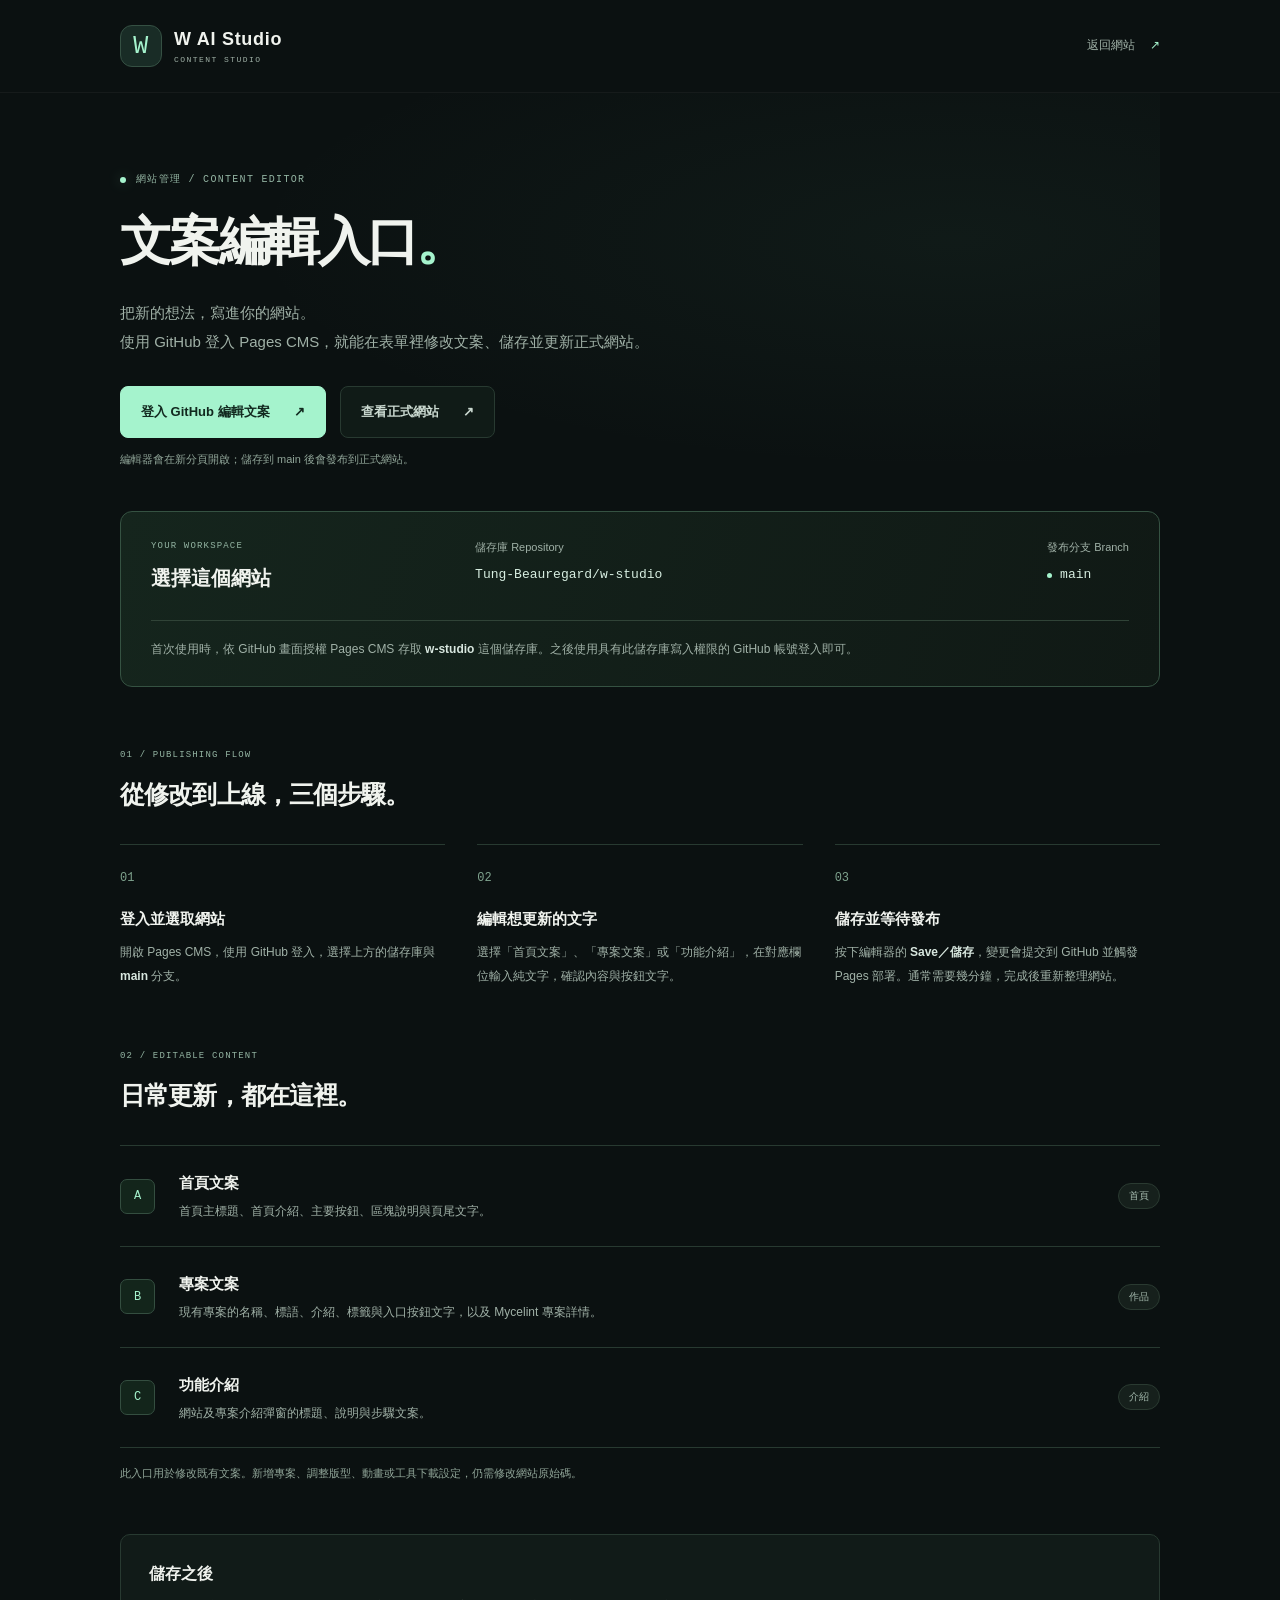
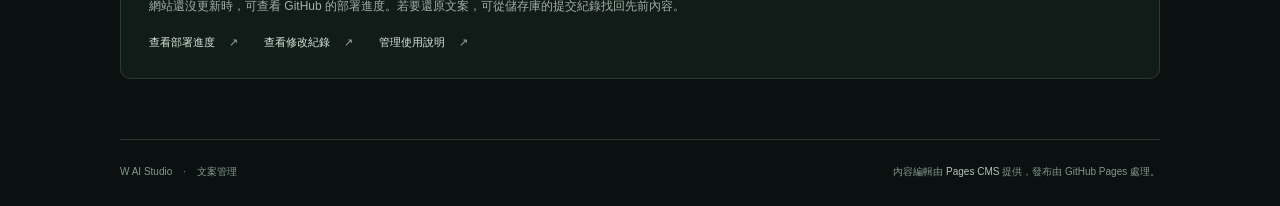
==== admin/index.html @ 2e1abc2e "Add GitHub-backed copy editing with Pages CMS" ====
<!doctype html>
<html lang="zh-Hant">
<head>
  <meta charset="utf-8">
  <meta name="viewport" content="width=device-width, initial-scale=1">
  <meta name="robots" content="noindex, nofollow">
  <meta name="description" content="W AI Studio 文案管理入口。使用 GitHub 登入 Pages CMS，編輯首頁、專案與功能介紹。">
  <meta name="color-scheme" content="dark">
  <meta name="referrer" content="strict-origin-when-cross-origin">
  <title>文案管理｜W AI Studio</title>
  <link rel="icon" href="../assets/favicon.svg" type="image/svg+xml">
  <link rel="stylesheet" href="./admin.css">
</head>
<body>
  <a class="skip-link" href="#main">跳至主要內容</a>
  <header class="site-header">
    <div class="wrap header-inner">
      <a class="brand" href="../" aria-label="W AI Studio 首頁"><span class="brand-mark" aria-hidden="true">W</span><span>W AI Studio<small>CONTENT STUDIO</small></span></a>
      <a class="back-link" href="../">返回網站 <span aria-hidden="true">↗</span></a>
    </div>
  </header>

  <main id="main" class="wrap">
    <section class="intro" aria-labelledby="page-title">
      <p class="eyebrow"><span aria-hidden="true"></span>網站管理 / CONTENT EDITOR</p>
      <h1 id="page-title">文案編輯入口<span class="accent">。</span></h1>
      <p class="lead">把新的想法，寫進你的網站。<br>使用 GitHub 登入 Pages CMS，就能在表單裡修改文案、儲存並更新正式網站。</p>
      <div class="actions">
        <a class="button button-primary" href="https://app.pagescms.org/" target="_blank" rel="noopener noreferrer">登入 GitHub 編輯文案 <span aria-hidden="true">↗</span></a>
        <a class="button button-secondary" href="https://tung-beauregard.github.io/w-studio/" target="_blank" rel="noopener noreferrer">查看正式網站 <span aria-hidden="true">↗</span></a>
      </div>
      <p class="action-note">編輯器會在新分頁開啟；儲存到 main 後會發布到正式網站。</p>
    </section>

    <section class="setup-panel" aria-labelledby="setup-title">
      <div class="panel-heading"><p class="eyebrow">YOUR WORKSPACE</p><h2 id="setup-title">選擇這個網站</h2></div>
      <dl class="repository">
        <div><dt>儲存庫 Repository</dt><dd>Tung-Beauregard/w-studio</dd></div>
        <div><dt>發布分支 Branch</dt><dd><span class="branch-dot" aria-hidden="true"></span>main</dd></div>
      </dl>
      <p class="setup-note">首次使用時，依 GitHub 畫面授權 Pages CMS 存取 <strong>w-studio</strong> 這個儲存庫。之後使用具有此儲存庫寫入權限的 GitHub 帳號登入即可。</p>
    </section>

    <section class="workflow section" aria-labelledby="workflow-title">
      <div class="section-heading"><p class="eyebrow">01 / PUBLISHING FLOW</p><h2 id="workflow-title">從修改到上線，三個步驟。</h2></div>
      <ol class="steps">
        <li><span class="step-number" aria-hidden="true">01</span><h3>登入並選取網站</h3><p>開啟 Pages CMS，使用 GitHub 登入，選擇上方的儲存庫與 <strong>main</strong> 分支。</p></li>
        <li><span class="step-number" aria-hidden="true">02</span><h3>編輯想更新的文字</h3><p>選擇「首頁文案」、「專案文案」或「功能介紹」，在對應欄位輸入純文字，確認內容與按鈕文字。</p></li>
        <li><span class="step-number" aria-hidden="true">03</span><h3>儲存並等待發布</h3><p>按下編輯器的 <strong>Save／儲存</strong>，變更會提交到 GitHub 並觸發 Pages 部署。通常需要幾分鐘，完成後重新整理網站。</p></li>
      </ol>
    </section>

    <section class="section editable" aria-labelledby="editable-title">
      <div class="section-heading"><p class="eyebrow">02 / EDITABLE CONTENT</p><h2 id="editable-title">日常更新，都在這裡。</h2></div>
      <div class="content-list">
        <article><span class="content-index" aria-hidden="true">A</span><div><h3>首頁文案</h3><p>首頁主標題、首頁介紹、主要按鈕、區塊說明與頁尾文字。</p></div><span class="content-tag">首頁</span></article>
        <article><span class="content-index" aria-hidden="true">B</span><div><h3>專案文案</h3><p>現有專案的名稱、標語、介紹、標籤與入口按鈕文字，以及 Mycelint 專案詳情。</p></div><span class="content-tag">作品</span></article>
        <article><span class="content-index" aria-hidden="true">C</span><div><h3>功能介紹</h3><p>網站及專案介紹彈窗的標題、說明與步驟文案。</p></div><span class="content-tag">介紹</span></article>
      </div>
      <p class="scope-note">此入口用於修改既有文案。新增專案、調整版型、動畫或工具下載設定，仍需修改網站原始碼。</p>
    </section>

    <aside class="help-panel" aria-labelledby="help-title">
      <h2 id="help-title">儲存之後</h2>
      <p>網站還沒更新時，可查看 GitHub 的部署進度。若要還原文案，可從儲存庫的提交紀錄找回先前內容。</p>
      <div class="help-links">
        <a href="https://github.com/Tung-Beauregard/w-studio/actions" target="_blank" rel="noopener noreferrer">查看部署進度 <span aria-hidden="true">↗</span></a>
        <a href="https://github.com/Tung-Beauregard/w-studio/commits/main/" target="_blank" rel="noopener noreferrer">查看修改紀錄 <span aria-hidden="true">↗</span></a>
        <a href="https://github.com/Tung-Beauregard/w-studio#%E6%96%87%E6%A1%88%E7%AE%A1%E7%90%86" target="_blank" rel="noopener noreferrer">管理使用說明 <span aria-hidden="true">↗</span></a>
      </div>
    </aside>
  </main>

  <footer class="wrap site-footer"><p>W AI Studio <span aria-hidden="true">·</span> 文案管理</p><p>內容編輯由 <a href="https://pagescms.org/" target="_blank" rel="noopener noreferrer">Pages CMS</a> 提供，發布由 GitHub Pages 處理。</p></footer>
</body>
</html>
---- admin/admin.css ----
:root {
  color-scheme: dark;
  --bg: #0b1111;
  --panel: #111b18;
  --line: #283a31;
  --text: #f0f3ee;
  --muted: #a0b1a7;
  --mint: #a5f3cd;
  --mono: 'Cascadia Code', Consolas, monospace;
  font-family: 'Segoe UI', 'Noto Sans TC', 'Microsoft JhengHei', sans-serif;
}
* { box-sizing: border-box; }
html { scroll-behavior: smooth; }
body { margin: 0; background: var(--bg); color: var(--text); font-size: 15px; line-height: 1.8; }
a { color: inherit; text-decoration: none; }
a:focus-visible { outline: 2px solid var(--mint); outline-offset: 5px; }
h1, h2, h3, p { margin: 0; }
.wrap { width: min(1040px, calc(100% - 80px)); margin-inline: auto; }
.accent { color: var(--mint); }
.skip-link { position: fixed; top: 10px; left: 10px; z-index: 10; padding: 8px 16px; color: var(--bg); background: var(--mint); transform: translateY(-150%); }
.skip-link:focus { transform: translateY(0); }
.site-header { border-bottom: 1px solid #ffffff0b; }
.header-inner { display: flex; align-items: center; justify-content: space-between; min-height: 92px; gap: 24px; }
.brand { display: flex; align-items: center; gap: 12px; font-size: 18px; line-height: 1.3; font-weight: 700; letter-spacing: .04em; }
.brand-mark { display: grid; place-items: center; width: 42px; height: 42px; border: 1px solid #355043; border-radius: 12px; background: #192c26; color: var(--mint); font: 25px var(--mono); }
.brand small { display: block; margin-top: 4px; font: 8px var(--mono); letter-spacing: .18em; color: var(--muted); }
.back-link { color: var(--muted); font-size: 12px; }
.back-link span { margin-left: 12px; color: var(--mint); }
.back-link:hover, .help-links a:hover, .site-footer a:hover { color: var(--mint); }
.intro { padding: 78px 0 42px; background: radial-gradient(ellipse at 80% 35%, #5ba47f10, transparent 60%); }
.eyebrow { display: flex; align-items: center; gap: 10px; font: 10px/1.8 var(--mono); color: #94b5a3; letter-spacing: .13em; }
.intro .eyebrow > span { width: 6px; height: 6px; border-radius: 50%; background: var(--mint); box-shadow: 0 0 14px #a5f3cd55; }
h1 { margin-top: 16px; font-size: clamp(32px, 5vw, 52px); letter-spacing: -.05em; line-height: 1.4; font-weight: 700; }
.lead { margin-top: 20px; color: var(--muted); max-width: 610px; font-size: 15px; line-height: 1.95; }
.actions { display: flex; flex-wrap: wrap; gap: 14px; margin-top: 30px; }
.button { display: inline-flex; align-items: center; justify-content: center; gap: 24px; border-radius: 8px; border: 1px solid var(--line); padding: 13px 20px; font-size: 13px; font-weight: 600; transition: background .2s, border-color .2s; }
.button-primary { background: var(--mint); color: #12291f; border-color: var(--mint); }
.button-primary:hover { background: #c0fbdc; border-color: #c0fbdc; }
.button-secondary { background: #101b17; color: #cad9d0; }
.button-secondary:hover { background: #1a2b23; border-color: #4b6b59; }
.action-note { font-size: 11px; color: #91a699; margin-top: 12px; }
.setup-panel { display: grid; grid-template-columns: .7fr 1.6fr; gap: 24px 38px; padding: 26px 30px; background: linear-gradient(110deg, #15251d, #101915); border: 1px solid #355242; border-radius: 12px; }
.panel-heading h2 { margin-top: 5px; font-size: 20px; font-weight: 600; }
.panel-heading .eyebrow { font-size: 9px; }
.repository { display: grid; grid-template-columns: 1fr auto; gap: 24px; margin: 0; align-items: start; }
.repository dt { color: var(--muted); font-size: 11px; }
.repository dd { display: flex; align-items: center; gap: 8px; margin: 6px 0 0; font: 13px/1.7 var(--mono); color: #d7eee1; overflow-wrap: anywhere; }
.branch-dot { display: inline-block; height: 5px; width: 5px; border-radius: 50%; background: var(--mint); }
.setup-note { grid-column: 1 / -1; padding-top: 18px; border-top: 1px solid #304337; font-size: 12px; color: var(--muted); }
strong { color: #d8e7df; font-weight: 600; }
.section { padding-top: 60px; }
.section-heading { margin-bottom: 27px; }
.section-heading h2 { margin-top: 9px; font-size: 25px; font-weight: 600; letter-spacing: -.035em; }
.section-heading .eyebrow { font-size: 9px; }
.steps { display: grid; grid-template-columns: repeat(3, 1fr); list-style: none; padding: 0; margin: 0; gap: 32px; }
.steps li { border-top: 1px solid var(--line); padding-top: 17px; }
.step-number { font: 12px var(--mono); color: #7fa38e; }
h3 { font-size: 15px; font-weight: 600; }
.steps h3 { margin-top: 16px; }
.steps p { color: var(--muted); font-size: 12px; margin-top: 9px; line-height: 1.95; }
.content-list { border-top: 1px solid var(--line); }
.content-list article { display: flex; align-items: center; gap: 24px; padding: 23px 0; border-bottom: 1px solid var(--line); }
.content-index { display: grid; place-items: center; width: 35px; height: 35px; flex-shrink: 0; border: 1px solid #344e40; background: #13251b; border-radius: 7px; font: 12px var(--mono); color: var(--mint); }
.content-list p { margin-top: 5px; color: var(--muted); font-size: 12px; }
.content-tag { flex-shrink: 0; margin-left: auto; padding: 3px 10px; color: #a3b8ac; background: #16201c; border: 1px solid #2a3a31; border-radius: 20px; font-size: 10px; }
.scope-note { font-size: 11px; color: #91a699; margin-top: 16px; }
.help-panel { margin-top: 50px; padding: 25px 28px; border: 1px solid var(--line); border-radius: 10px; background: var(--panel); }
.help-panel h2 { font-size: 16px; }
.help-panel p { margin-top: 7px; color: var(--muted); font-size: 12px; }
.help-links { display: flex; flex-wrap: wrap; gap: 12px 26px; margin-top: 16px; font-size: 11px; }
.help-links a { display: inline-flex; gap: 14px; align-items: center; color: #d4e8db; }
.help-links span { color: #91ae9d; }
.site-footer { display: flex; justify-content: space-between; flex-wrap: wrap; gap: 8px 25px; margin-top: 60px; padding-top: 23px; padding-bottom: 25px; border-top: 1px solid var(--line); color: #82998c; font-size: 10px; }
.site-footer p > span { margin-inline: 8px; }
.site-footer a { color: #b0c5b9; }
@media (max-width: 760px) {
  .wrap { width: calc(100% - 44px); }
  .header-inner { min-height: 80px; }
  .intro { padding-top: 48px; }
  .setup-panel { grid-template-columns: 1fr; padding: 23px; gap: 18px; }
  .repository { grid-template-columns: 1fr auto; }
  .steps { grid-template-columns: 1fr; gap: 23px; }
  .steps li { display: grid; grid-template-columns: 30px 1fr; gap: 0 12px; }
  .steps .step-number { grid-row: 1 / 3; margin-top: 7px; }
  .steps h3 { margin-top: 0; }
  .steps p { margin-top: 5px; }
  .section { padding-top: 42px; }
  .content-list article { gap: 15px; }
  .content-tag { display: none; }
  .help-panel { margin-top: 36px; padding: 22px; }
  .site-footer { margin-top: 42px; }
}
@media (max-width: 390px) {
  .wrap { width: calc(100% - 32px); }
  .brand { font-size: 16px; gap: 9px; }
  .back-link { font-size: 11px; }
  .back-link span { margin-left: 4px; }
  .button { width: 100%; }
  .repository { grid-template-columns: 1fr; gap: 12px; }
  .setup-panel { padding: 19px; }
  .section-heading h2 { font-size: 23px; }
}
@media (prefers-reduced-motion: reduce) {
  html { scroll-behavior: auto; }
  .button { transition: none; }
}
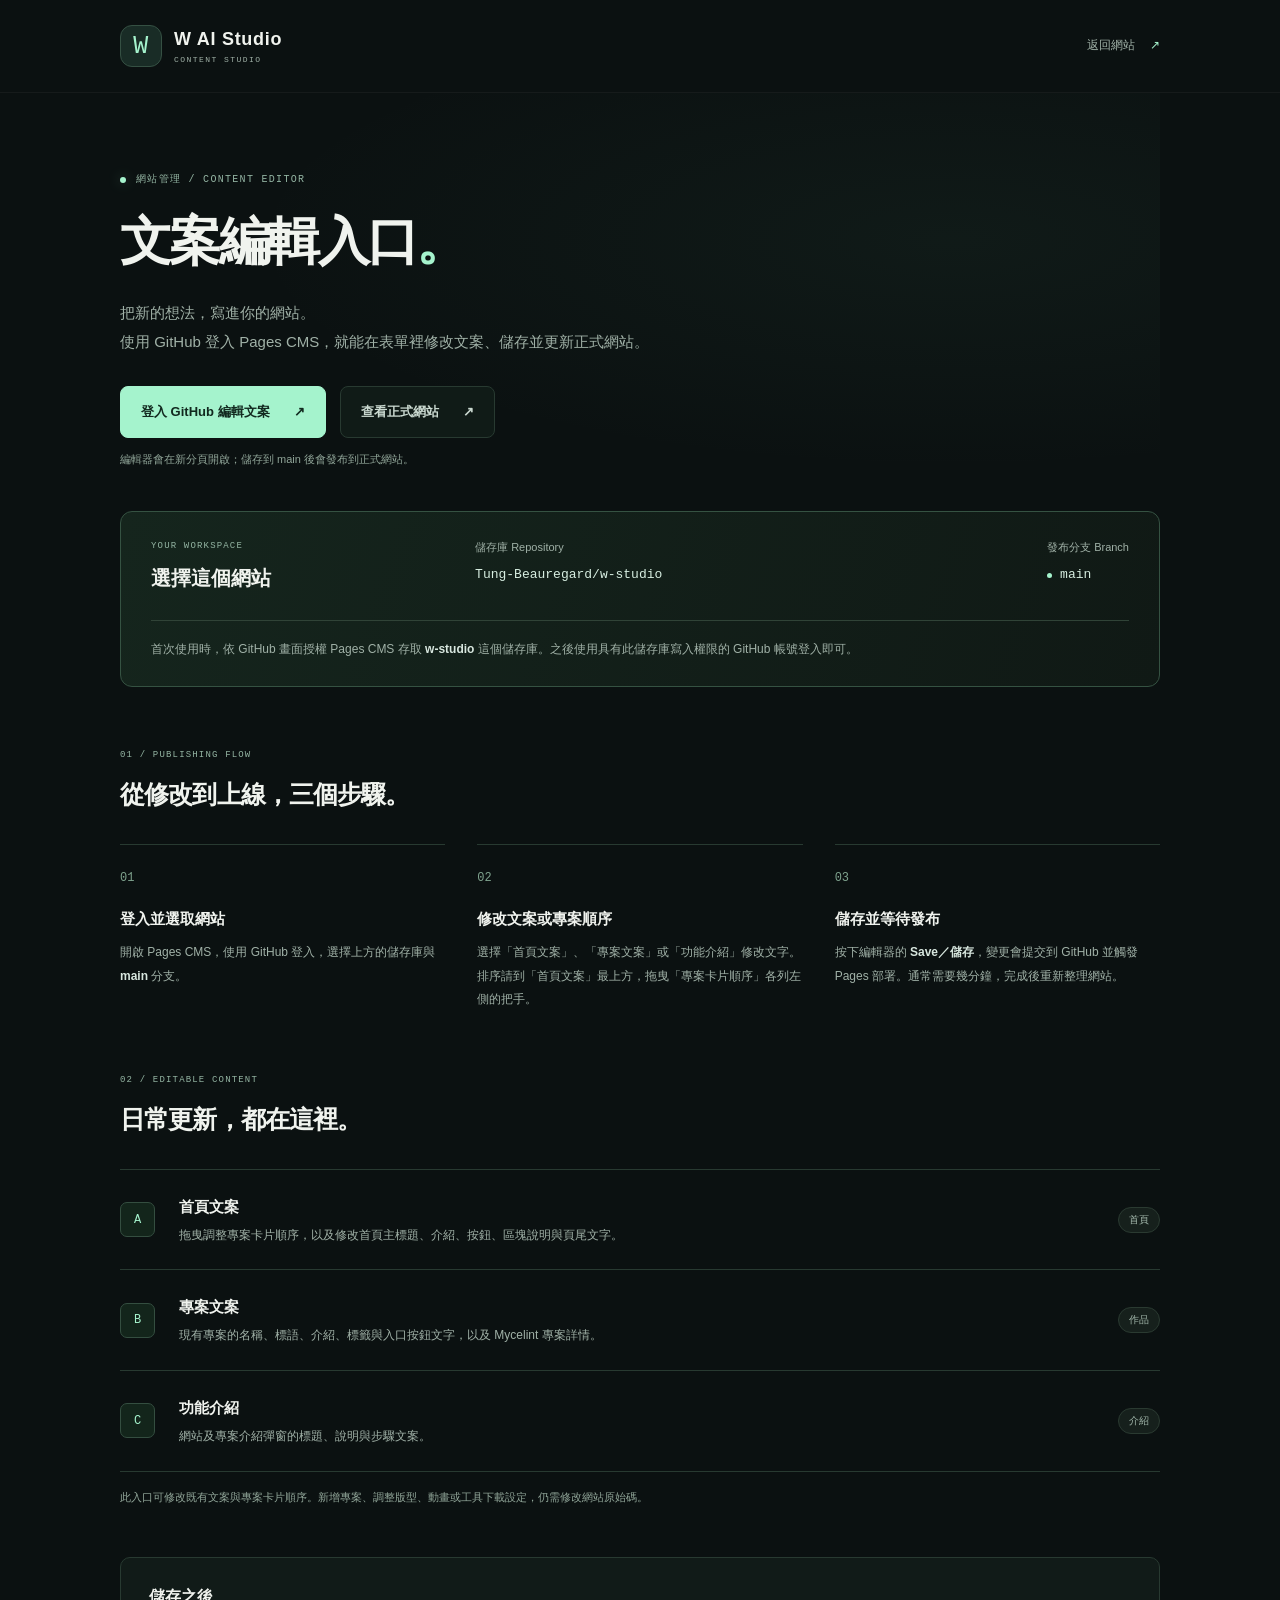
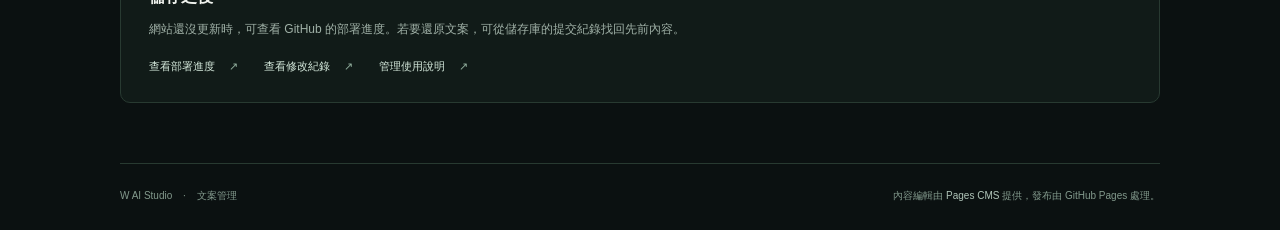
==== commit 886d7ac8: "Add draggable project card order in Pages CMS" ====
--- a/admin/index.html
+++ b/admin/index.html
@@ -45,7 +45,7 @@
       <div class="section-heading"><p class="eyebrow">01 / PUBLISHING FLOW</p><h2 id="workflow-title">從修改到上線，三個步驟。</h2></div>
       <ol class="steps">
         <li><span class="step-number" aria-hidden="true">01</span><h3>登入並選取網站</h3><p>開啟 Pages CMS，使用 GitHub 登入，選擇上方的儲存庫與 <strong>main</strong> 分支。</p></li>
-        <li><span class="step-number" aria-hidden="true">02</span><h3>編輯想更新的文字</h3><p>選擇「首頁文案」、「專案文案」或「功能介紹」，在對應欄位輸入純文字，確認內容與按鈕文字。</p></li>
+        <li><span class="step-number" aria-hidden="true">02</span><h3>修改文案或專案順序</h3><p>選擇「首頁文案」、「專案文案」或「功能介紹」修改文字。排序請到「首頁文案」最上方，拖曳「專案卡片順序」各列左側的把手。</p></li>
         <li><span class="step-number" aria-hidden="true">03</span><h3>儲存並等待發布</h3><p>按下編輯器的 <strong>Save／儲存</strong>，變更會提交到 GitHub 並觸發 Pages 部署。通常需要幾分鐘，完成後重新整理網站。</p></li>
       </ol>
     </section>
@@ -53,11 +53,11 @@
     <section class="section editable" aria-labelledby="editable-title">
       <div class="section-heading"><p class="eyebrow">02 / EDITABLE CONTENT</p><h2 id="editable-title">日常更新，都在這裡。</h2></div>
       <div class="content-list">
-        <article><span class="content-index" aria-hidden="true">A</span><div><h3>首頁文案</h3><p>首頁主標題、首頁介紹、主要按鈕、區塊說明與頁尾文字。</p></div><span class="content-tag">首頁</span></article>
+        <article><span class="content-index" aria-hidden="true">A</span><div><h3>首頁文案</h3><p>拖曳調整專案卡片順序，以及修改首頁主標題、介紹、按鈕、區塊說明與頁尾文字。</p></div><span class="content-tag">首頁</span></article>
         <article><span class="content-index" aria-hidden="true">B</span><div><h3>專案文案</h3><p>現有專案的名稱、標語、介紹、標籤與入口按鈕文字，以及 Mycelint 專案詳情。</p></div><span class="content-tag">作品</span></article>
         <article><span class="content-index" aria-hidden="true">C</span><div><h3>功能介紹</h3><p>網站及專案介紹彈窗的標題、說明與步驟文案。</p></div><span class="content-tag">介紹</span></article>
       </div>
-      <p class="scope-note">此入口用於修改既有文案。新增專案、調整版型、動畫或工具下載設定，仍需修改網站原始碼。</p>
+      <p class="scope-note">此入口可修改既有文案與專案卡片順序。新增專案、調整版型、動畫或工具下載設定，仍需修改網站原始碼。</p>
     </section>
 
     <aside class="help-panel" aria-labelledby="help-title">
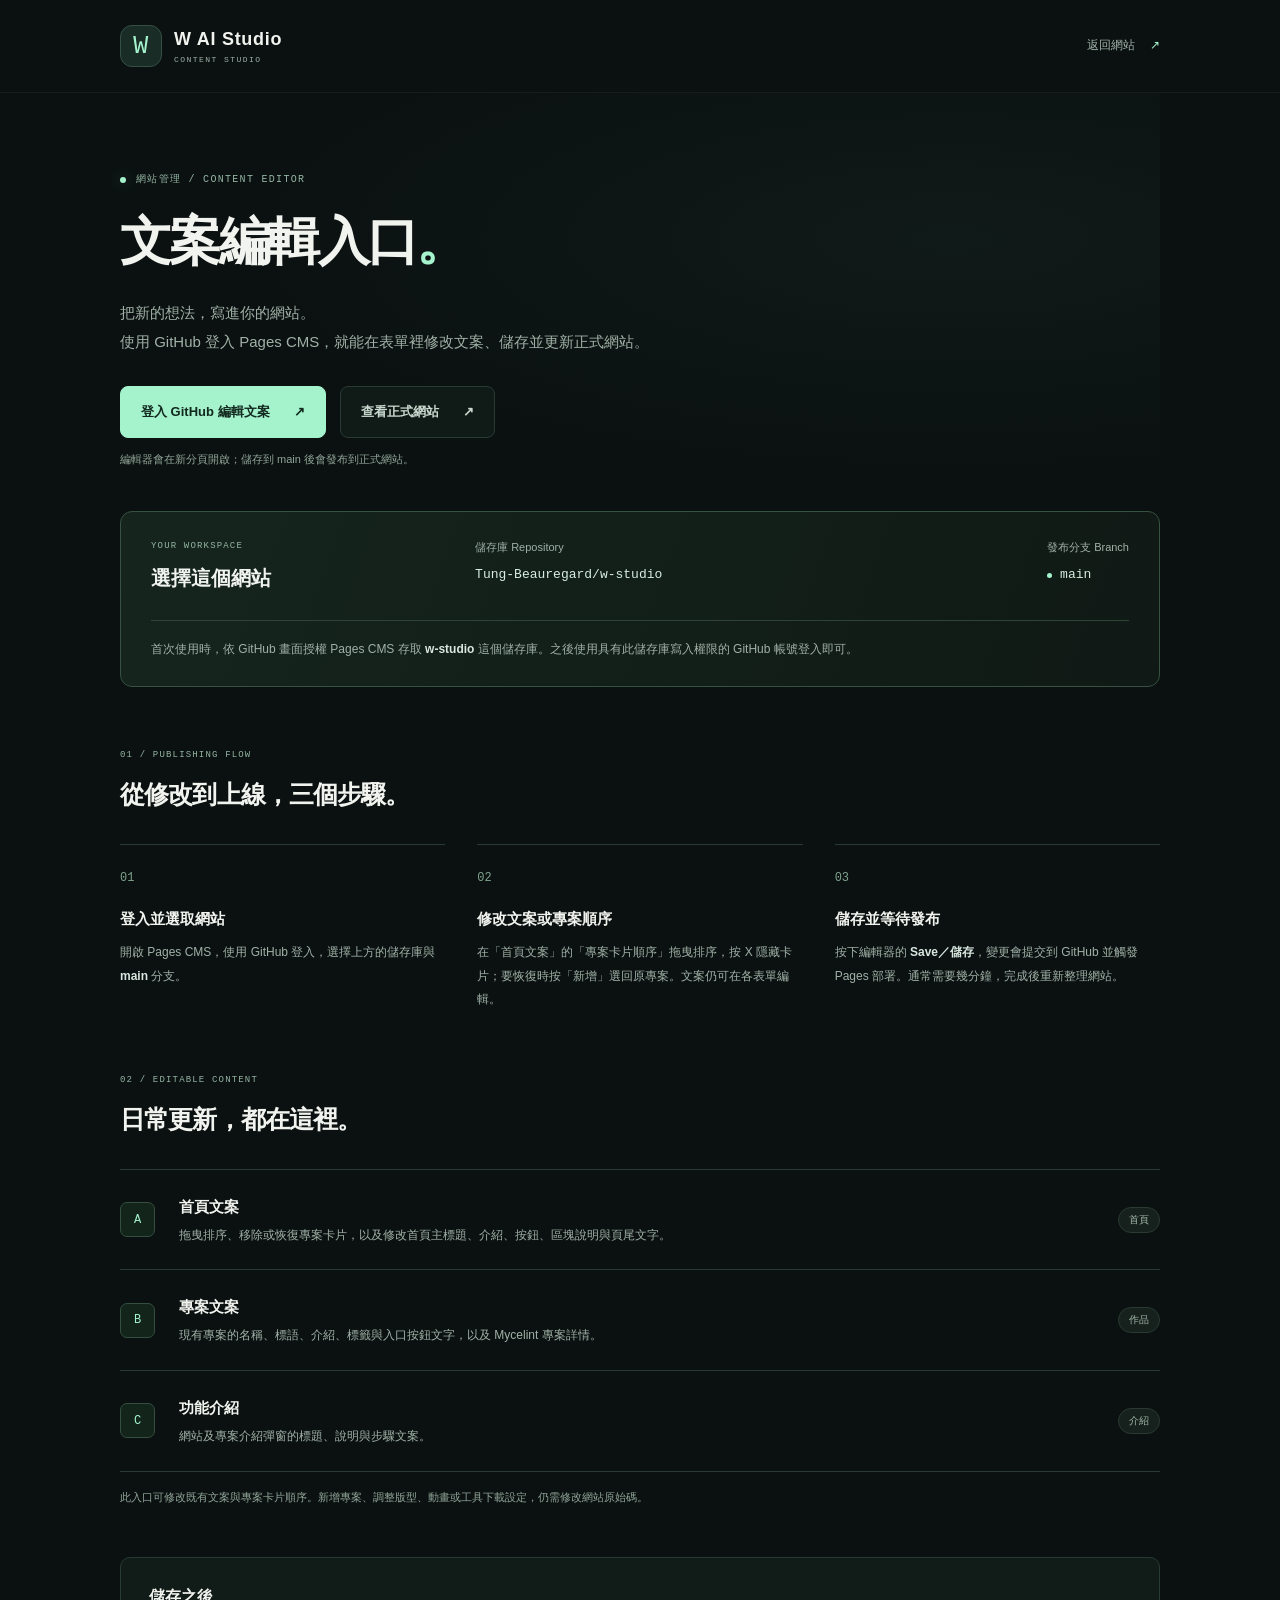
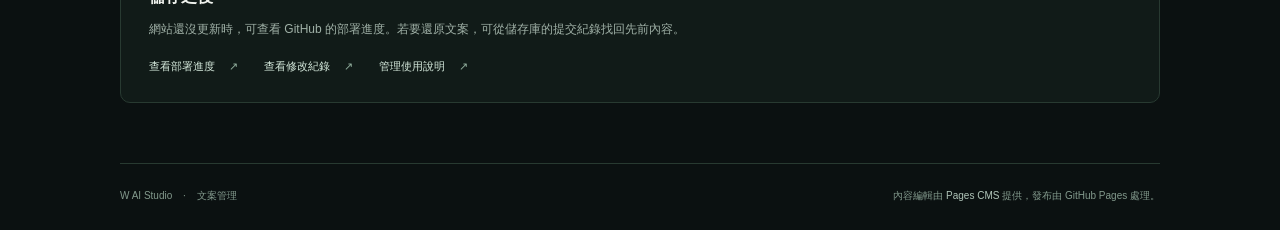
==== commit 0fa88730: "Allow hiding and restoring homepage project cards" ====
--- a/admin/index.html
+++ b/admin/index.html
@@ -45,7 +45,7 @@
       <div class="section-heading"><p class="eyebrow">01 / PUBLISHING FLOW</p><h2 id="workflow-title">從修改到上線，三個步驟。</h2></div>
       <ol class="steps">
         <li><span class="step-number" aria-hidden="true">01</span><h3>登入並選取網站</h3><p>開啟 Pages CMS，使用 GitHub 登入，選擇上方的儲存庫與 <strong>main</strong> 分支。</p></li>
-        <li><span class="step-number" aria-hidden="true">02</span><h3>修改文案或專案順序</h3><p>選擇「首頁文案」、「專案文案」或「功能介紹」修改文字。排序請到「首頁文案」最上方，拖曳「專案卡片順序」各列左側的把手。</p></li>
+        <li><span class="step-number" aria-hidden="true">02</span><h3>修改文案或專案順序</h3><p>在「首頁文案」的「專案卡片順序」拖曳排序，按 X 隱藏卡片；要恢復時按「新增」選回原專案。文案仍可在各表單編輯。</p></li>
         <li><span class="step-number" aria-hidden="true">03</span><h3>儲存並等待發布</h3><p>按下編輯器的 <strong>Save／儲存</strong>，變更會提交到 GitHub 並觸發 Pages 部署。通常需要幾分鐘，完成後重新整理網站。</p></li>
       </ol>
     </section>
@@ -53,7 +53,7 @@
     <section class="section editable" aria-labelledby="editable-title">
       <div class="section-heading"><p class="eyebrow">02 / EDITABLE CONTENT</p><h2 id="editable-title">日常更新，都在這裡。</h2></div>
       <div class="content-list">
-        <article><span class="content-index" aria-hidden="true">A</span><div><h3>首頁文案</h3><p>拖曳調整專案卡片順序，以及修改首頁主標題、介紹、按鈕、區塊說明與頁尾文字。</p></div><span class="content-tag">首頁</span></article>
+        <article><span class="content-index" aria-hidden="true">A</span><div><h3>首頁文案</h3><p>拖曳排序、移除或恢復專案卡片，以及修改首頁主標題、介紹、按鈕、區塊說明與頁尾文字。</p></div><span class="content-tag">首頁</span></article>
         <article><span class="content-index" aria-hidden="true">B</span><div><h3>專案文案</h3><p>現有專案的名稱、標語、介紹、標籤與入口按鈕文字，以及 Mycelint 專案詳情。</p></div><span class="content-tag">作品</span></article>
         <article><span class="content-index" aria-hidden="true">C</span><div><h3>功能介紹</h3><p>網站及專案介紹彈窗的標題、說明與步驟文案。</p></div><span class="content-tag">介紹</span></article>
       </div>
